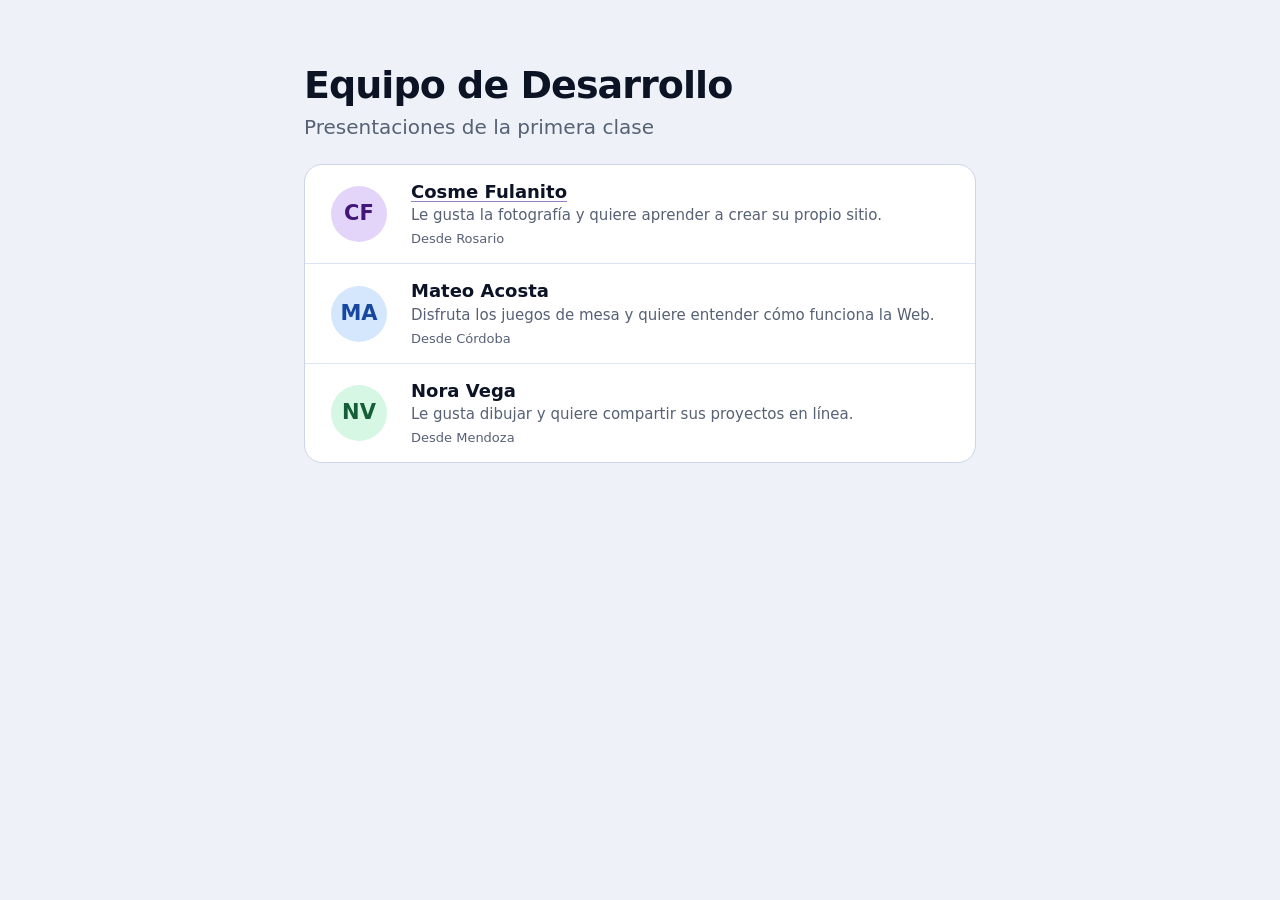
==== team/index.html @ 01f14993 "Merge pull request #3 from alezvi/clase-07-agenda-contactos ejemplos base para el ejercicio grupal" ====
<!DOCTYPE html>
<html lang="es">
<head>
    <meta charset="UTF-8">
    <meta name="viewport" content="width=device-width, initial-scale=1.0">
    <title>Equipo de Desarrollo</title>
    <link rel="stylesheet" href="estilos.css">
</head>
<body>
    <main class="agenda">
        <header class="encabezado">
            <h1>Equipo de Desarrollo</h1>
            <p>Presentaciones de la primera clase</p>
        </header>

        <ul class="lista-contactos" role="list">
            <li class="contacto">
                <span class="avatar" aria-hidden="true">CF</span>
                <div class="datos">
                    <h2><a class="enlace-perfil" href="perfil.html">Cosme Fulanito</a></h2>
                    <p>Le gusta la fotografía y quiere aprender a crear su propio sitio.</p>
                    <p class="ciudad">Desde Rosario</p>
                </div>
            </li>
            <li class="contacto">
                <span class="avatar avatar-azul" aria-hidden="true">MA</span>
                <div class="datos">
                    <h2>Mateo Acosta</h2>
                    <p>Disfruta los juegos de mesa y quiere entender cómo funciona la Web.</p>
                    <p class="ciudad">Desde Córdoba</p>
                </div>
            </li>
            <li class="contacto">
                <span class="avatar avatar-verde" aria-hidden="true">NV</span>
                <div class="datos">
                    <h2>Nora Vega</h2>
                    <p>Le gusta dibujar y quiere compartir sus proyectos en línea.</p>
                    <p class="ciudad">Desde Mendoza</p>
                </div>
            </li>
        </ul>
    </main>
</body>
</html>
---- team/estilos.css ----
body {
    margin: 0;
    background-color: #eef2f8;
    color: #0c1325;
    font-family: Inter, system-ui, sans-serif;
    line-height: 1.5;
}

.agenda {
    max-width: 672px;
    margin: 0 auto;
    padding: 64px 20px;
}

.encabezado {
    margin-bottom: 22px;
}

.encabezado h1 {
    margin: 0 0 4px;
    font-size: 38px;
    line-height: 1.15;
    letter-spacing: -0.025em;
}

.encabezado p {
    margin: 0;
    color: #566174;
    font-size: 20px;
}

.lista-contactos {
    display: flex;
    flex-direction: column;
    margin: 0;
    padding: 0;
    list-style: none;
    background-color: #fff;
    border: 1px solid #cbd5e7;
    border-radius: 18px;
}

.contacto {
    display: flex;
    align-items: center;
    gap: 24px;
    padding: 15px 26px;
}

.contacto + .contacto {
    border-top: 1px solid #dbe4f2;
}

.avatar {
    display: flex;
    justify-content: center;
    align-items: center;
    flex-shrink: 0;
    width: 56px;
    height: 56px;
    border-radius: 50%;
    object-fit: cover;
    background-color: #e3d5fa;
    color: #421777;
    font-size: 21px;
    font-weight: 700;
}

.avatar-azul {
    background-color: #d5e7fc;
    color: #1648a0;
}

.avatar-verde {
    background-color: #d5f7e4;
    color: #165e37;
}

.datos {
    min-width: 0;
    overflow-wrap: anywhere;
}

.datos h2 {
    margin: 0;
    font-size: 18px;
    font-weight: 700;
    line-height: 1.3;
}

.datos p {
    margin: 2px 0 0;
    color: #566174;
    font-size: 15px;
    line-height: 1.4;
}

.datos .ciudad {
    margin-top: 4px;
    font-size: 13px;
}

.enlace-perfil {
    color: inherit;
    text-decoration-color: #947cc3;
    text-underline-offset: 3px;
    transition: color 180ms ease;
}

.enlace-perfil:hover,
.enlace-perfil:focus-visible {
    color: #5c329f;
}

@media (max-width: 520px) {
    .agenda {
        padding: 36px 16px;
    }

    .encabezado h1 {
        font-size: 30px;
    }

    .encabezado p {
        font-size: 17px;
    }

    .contacto {
        gap: 14px;
        padding: 14px 16px;
    }

    .avatar {
        width: 48px;
        height: 48px;
        font-size: 18px;
    }

    .datos h2 {
        font-size: 16px;
    }
}
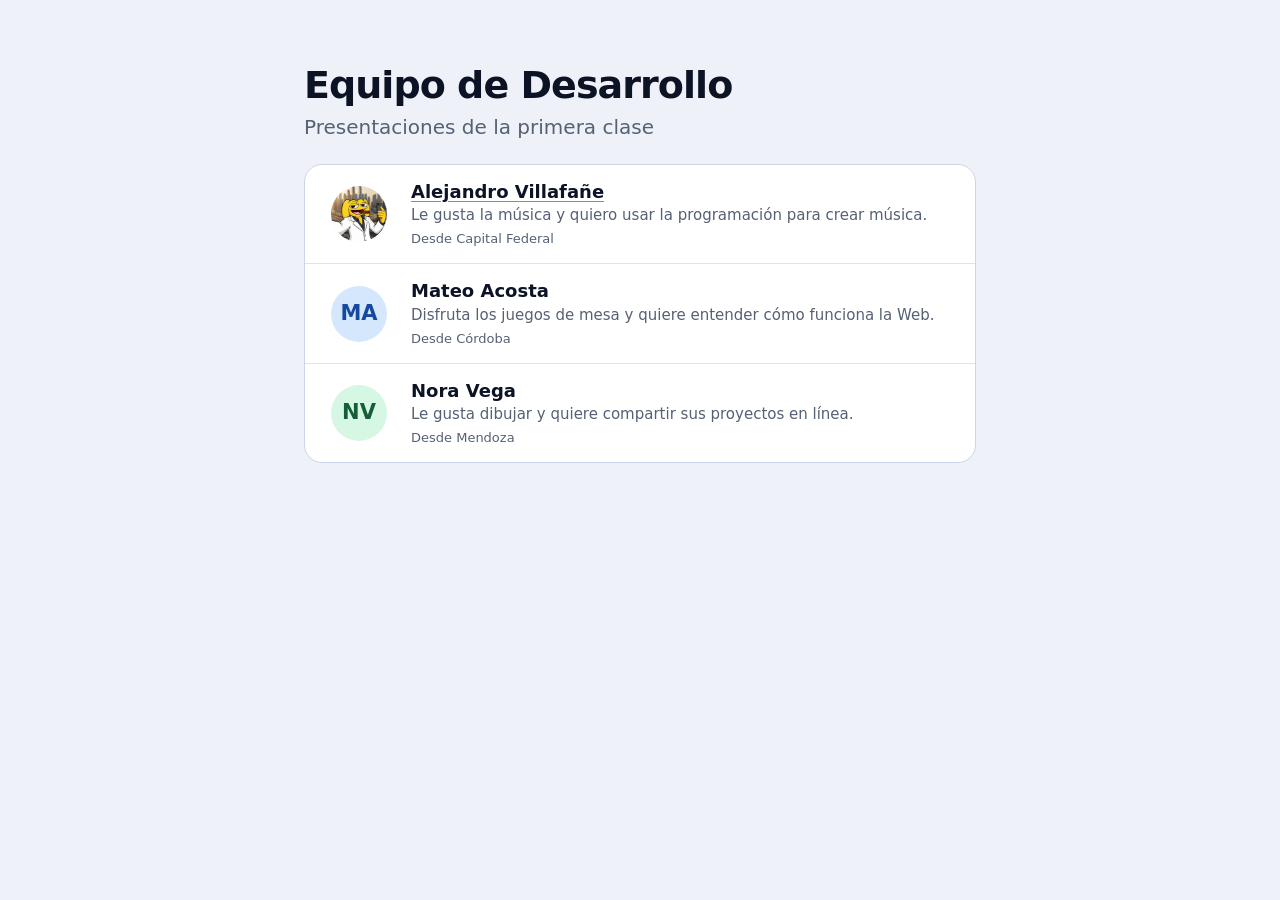
==== commit ff3695b8: "Merge pull request #4 from alezvi/clase-07-agenda-contactos Clase 07 agenda contactos" ====
--- a/team/index.html
+++ b/team/index.html
@@ -15,11 +15,11 @@
 
         <ul class="lista-contactos" role="list">
             <li class="contacto">
-                <span class="avatar" aria-hidden="true">CF</span>
+                <img class="avatar" src="../images/avatars/alejandro-villafane.png" alt="">
                 <div class="datos">
-                    <h2><a class="enlace-perfil" href="perfil.html">Cosme Fulanito</a></h2>
-                    <p>Le gusta la fotografía y quiere aprender a crear su propio sitio.</p>
-                    <p class="ciudad">Desde Rosario</p>
+                    <h2><a class="enlace-perfil" href="perfil.html">Alejandro Villafañe</a></h2>
+                    <p>Le gusta la música y quiero usar la programación para crear música.</p>
+                    <p class="ciudad">Desde Capital Federal</p>
                 </div>
             </li>
             <li class="contacto">
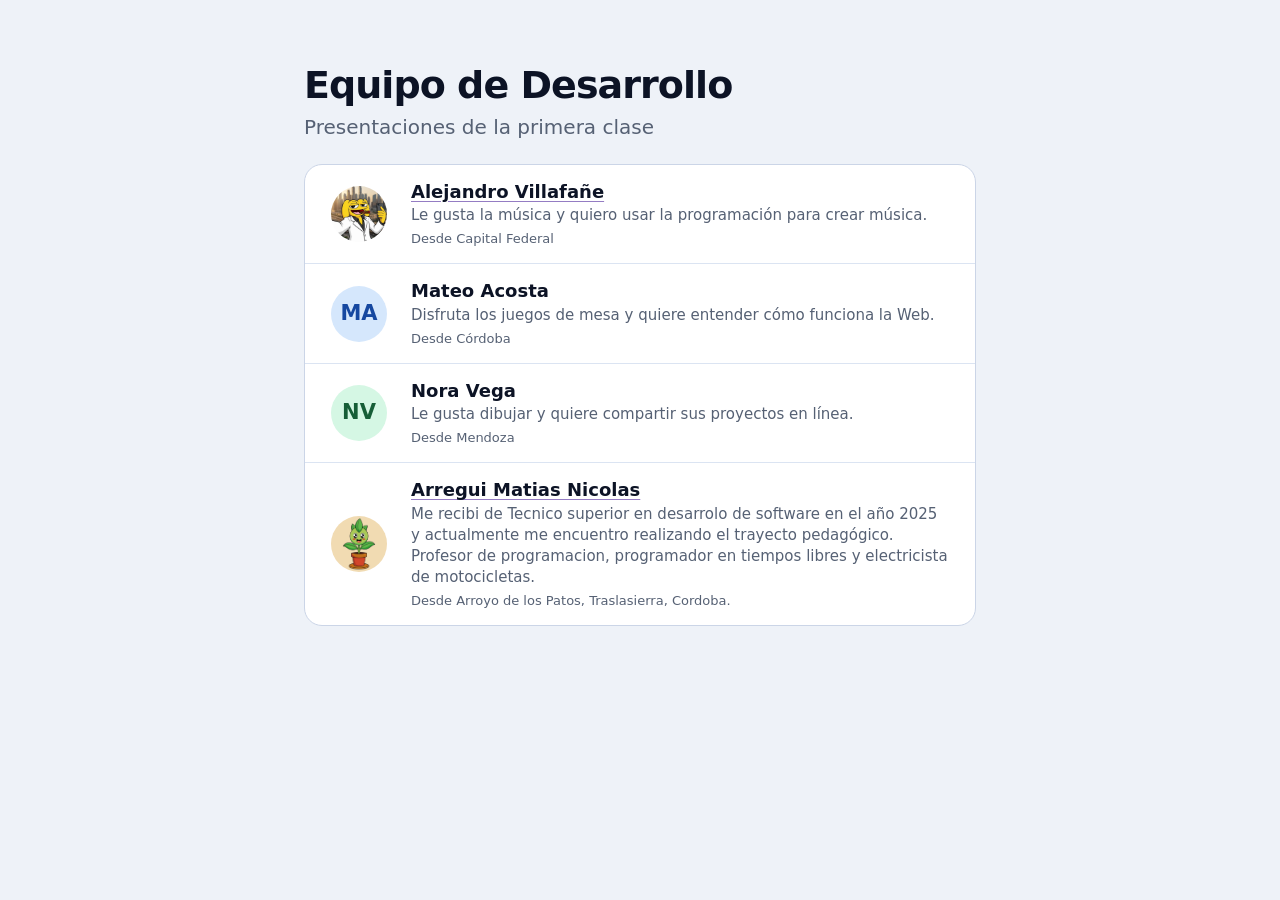
==== commit a5a0f494: "Agrega mi ficha al equipo" ====
--- a/team/index.html
+++ b/team/index.html
@@ -38,6 +38,15 @@
                     <p class="ciudad">Desde Mendoza</p>
                 </div>
             </li>
+            <li class="contacto">
+                <img class="avatar" src="../images/avatars/matias-arregui.jpg" alt="">
+                <div class="datos">
+                    <h2><a class="enlace-perfil" href="perfil.html">Arregui Matias Nicolas</a></h2>
+                    <p>Me recibi de Tecnico superior en desarrolo de software en el año 2025 y actualmente me encuentro realizando el trayecto pedagógico. 
+                        Profesor de programacion, programador en tiempos libres y electricista de motocicletas.</p>
+                    <p class="ciudad">Desde Arroyo de los Patos, Traslasierra, Cordoba.</p>
+                </div>
+            </li>
         </ul>
     </main>
 </body>
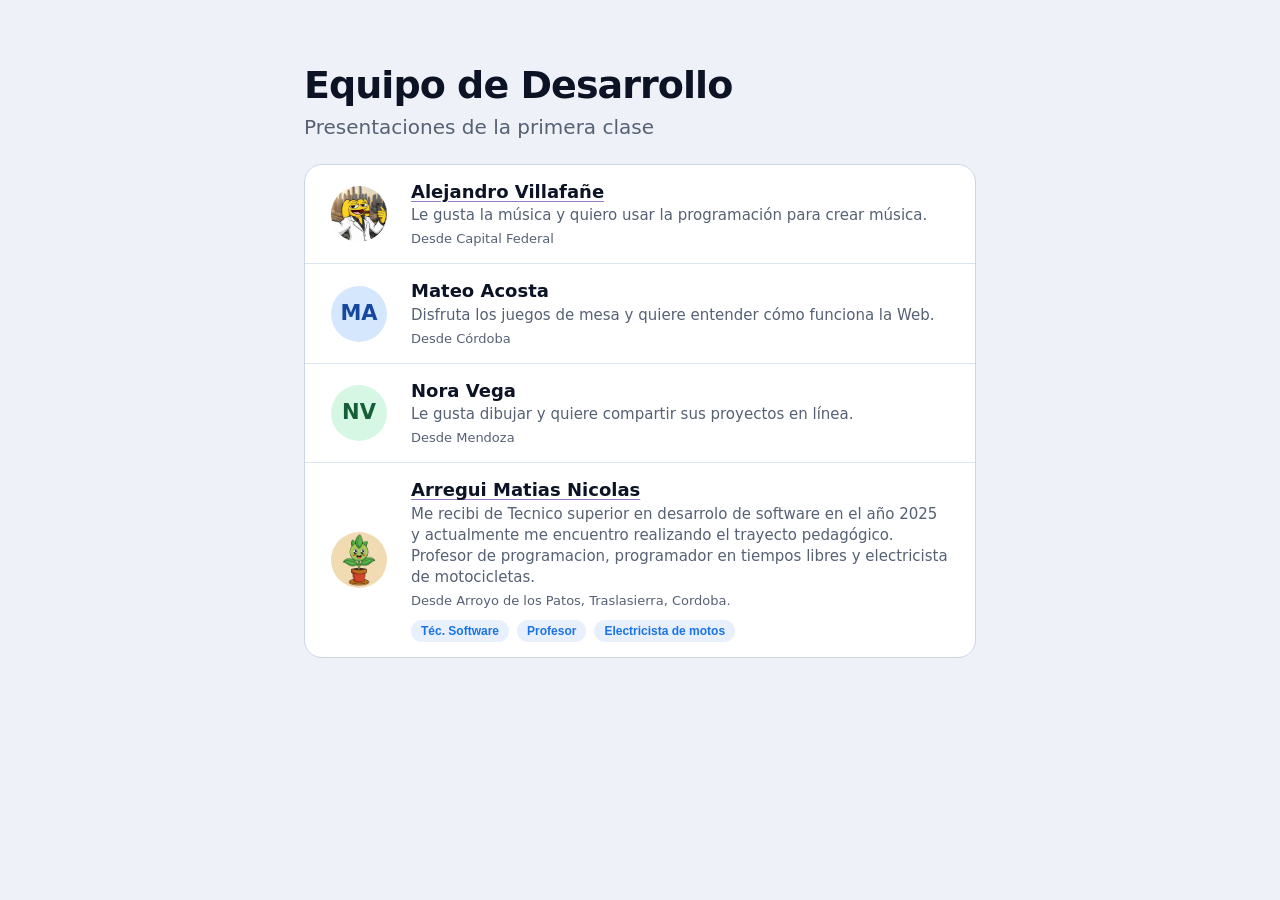
==== commit 4d983fae: "Agrega mis intereses a la ficha" ====
--- a/team/index.html
+++ b/team/index.html
@@ -45,6 +45,11 @@
                     <p>Me recibi de Tecnico superior en desarrolo de software en el año 2025 y actualmente me encuentro realizando el trayecto pedagógico. 
                         Profesor de programacion, programador en tiempos libres y electricista de motocicletas.</p>
                     <p class="ciudad">Desde Arroyo de los Patos, Traslasierra, Cordoba.</p>
+                    <div class="destacados">
+                        <button>Téc. Software</button>
+                        <button>Profesor</button>
+                        <button>Electricista de motos</button>
+                    </div>
                 </div>
             </li>
         </ul>
--- a/team/estilos.css
+++ b/team/estilos.css
@@ -140,3 +140,24 @@
         font-size: 16px;
     }
 }
+
+
+
+/* agregado personal */
+.destacados{
+    display: flex;
+    gap: 8px;
+    margin-top: 10px;
+    flex-wrap: wrap;
+}
+
+.destacados button {
+    font-size: 12px;
+    padding: 4px 10px;
+    border: none;
+    border-radius: 15px;
+    background-color: #e8f0fe;
+    color: #1a73e8;
+    font-weight: 600;
+    cursor: default;
+}
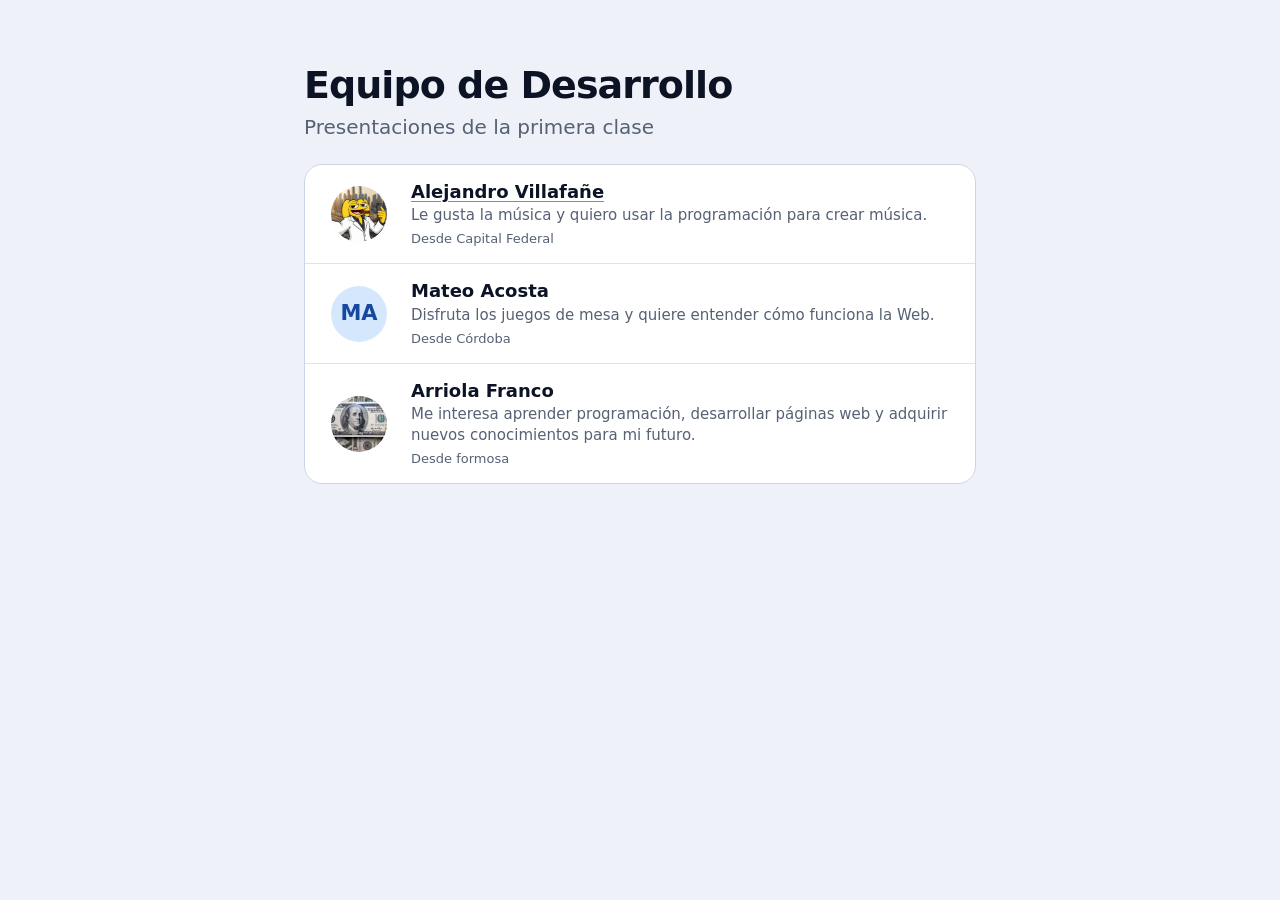
==== commit b1cfcb44: "Agrega mi ficha al equipo" ====
--- a/team/index.html
+++ b/team/index.html
@@ -31,25 +31,11 @@
                 </div>
             </li>
             <li class="contacto">
-                <span class="avatar avatar-verde" aria-hidden="true">NV</span>
+                <img class="avatar" src="../images/avatars/franco.jpg" alt="Foto de Franco">
                 <div class="datos">
-                    <h2>Nora Vega</h2>
-                    <p>Le gusta dibujar y quiere compartir sus proyectos en línea.</p>
-                    <p class="ciudad">Desde Mendoza</p>
-                </div>
-            </li>
-            <li class="contacto">
-                <img class="avatar" src="../images/avatars/matias-arregui.jpg" alt="">
-                <div class="datos">
-                    <h2><a class="enlace-perfil" href="perfil.html">Arregui Matias Nicolas</a></h2>
-                    <p>Me recibi de Tecnico superior en desarrolo de software en el año 2025 y actualmente me encuentro realizando el trayecto pedagógico. 
-                        Profesor de programacion, programador en tiempos libres y electricista de motocicletas.</p>
-                    <p class="ciudad">Desde Arroyo de los Patos, Traslasierra, Cordoba.</p>
-                    <div class="destacados">
-                        <button>Téc. Software</button>
-                        <button>Profesor</button>
-                        <button>Electricista de motos</button>
-                    </div>
+                    <h2>Arriola Franco</h2>
+                    <p>Me interesa aprender programación, desarrollar páginas web y adquirir nuevos conocimientos para mi futuro.</p>
+                    <p class="ciudad">Desde formosa</p>
                 </div>
             </li>
         </ul>
--- a/team/estilos.css
+++ b/team/estilos.css
@@ -1,163 +1,199 @@
 body {
-    margin: 0;
-    background-color: #eef2f8;
-    color: #0c1325;
-    font-family: Inter, system-ui, sans-serif;
-    line-height: 1.5;
+  margin: 0;
+  background-color: #eef2f8;
+  color: #0c1325;
+  font-family: Inter, system-ui, sans-serif;
+  line-height: 1.5;
 }
 
 .agenda {
-    max-width: 672px;
-    margin: 0 auto;
-    padding: 64px 20px;
+  max-width: 672px;
+  margin: 0 auto;
+  padding: 64px 20px;
 }
 
 .encabezado {
-    margin-bottom: 22px;
+  margin-bottom: 22px;
 }
 
 .encabezado h1 {
-    margin: 0 0 4px;
-    font-size: 38px;
-    line-height: 1.15;
-    letter-spacing: -0.025em;
+  margin: 0 0 4px;
+  font-size: 38px;
+  line-height: 1.15;
+  letter-spacing: -0.025em;
 }
 
 .encabezado p {
-    margin: 0;
-    color: #566174;
-    font-size: 20px;
+  margin: 0;
+  color: #566174;
+  font-size: 20px;
 }
 
 .lista-contactos {
-    display: flex;
-    flex-direction: column;
-    margin: 0;
-    padding: 0;
-    list-style: none;
-    background-color: #fff;
-    border: 1px solid #cbd5e7;
-    border-radius: 18px;
+  display: flex;
+  flex-direction: column;
+  margin: 0;
+  padding: 0;
+  list-style: none;
+  background-color: #fff;
+  border: 1px solid #cbd5e7;
+  border-radius: 18px;
 }
 
 .contacto {
-    display: flex;
-    align-items: center;
-    gap: 24px;
-    padding: 15px 26px;
+  display: flex;
+  align-items: center;
+  gap: 24px;
+  padding: 15px 26px;
 }
 
 .contacto + .contacto {
-    border-top: 1px solid #dbe4f2;
+  border-top: 1px solid #dbe4f2;
 }
 
 .avatar {
-    display: flex;
-    justify-content: center;
-    align-items: center;
-    flex-shrink: 0;
-    width: 56px;
-    height: 56px;
-    border-radius: 50%;
-    object-fit: cover;
-    background-color: #e3d5fa;
-    color: #421777;
-    font-size: 21px;
-    font-weight: 700;
+  display: flex;
+  justify-content: center;
+  align-items: center;
+  flex-shrink: 0;
+  width: 56px;
+  height: 56px;
+  border-radius: 50%;
+  object-fit: cover;
+  background-color: #e3d5fa;
+  color: #421777;
+  font-size: 21px;
+  font-weight: 700;
 }
 
 .avatar-azul {
-    background-color: #d5e7fc;
-    color: #1648a0;
+  background-color: #d5e7fc;
+  color: #1648a0;
 }
 
 .avatar-verde {
-    background-color: #d5f7e4;
-    color: #165e37;
+  background-color: #d5f7e4;
+  color: #165e37;
 }
 
 .datos {
-    min-width: 0;
-    overflow-wrap: anywhere;
+  min-width: 0;
+  overflow-wrap: anywhere;
 }
 
 .datos h2 {
-    margin: 0;
-    font-size: 18px;
-    font-weight: 700;
-    line-height: 1.3;
+  margin: 0;
+  font-size: 18px;
+  font-weight: 700;
+  line-height: 1.3;
 }
 
 .datos p {
-    margin: 2px 0 0;
-    color: #566174;
-    font-size: 15px;
-    line-height: 1.4;
+  margin: 2px 0 0;
+  color: #566174;
+  font-size: 15px;
+  line-height: 1.4;
 }
 
 .datos .ciudad {
-    margin-top: 4px;
-    font-size: 13px;
+  margin-top: 4px;
+  font-size: 13px;
 }
 
 .enlace-perfil {
-    color: inherit;
-    text-decoration-color: #947cc3;
-    text-underline-offset: 3px;
-    transition: color 180ms ease;
+  color: inherit;
+  text-decoration-color: #947cc3;
+  text-underline-offset: 3px;
+  transition: color 180ms ease;
 }
 
 .enlace-perfil:hover,
 .enlace-perfil:focus-visible {
-    color: #5c329f;
+  color: #5c329f;
 }
 
 @media (max-width: 520px) {
-    .agenda {
-        padding: 36px 16px;
-    }
+  .agenda {
+    padding: 36px 16px;
+  }
 
-    .encabezado h1 {
-        font-size: 30px;
-    }
+  .encabezado h1 {
+    font-size: 30px;
+  }
 
-    .encabezado p {
-        font-size: 17px;
-    }
+  .encabezado p {
+    font-size: 17px;
+  }
 
-    .contacto {
-        gap: 14px;
-        padding: 14px 16px;
-    }
+  .contacto {
+    gap: 14px;
+    padding: 14px 16px;
+  }
 
-    .avatar {
-        width: 48px;
-        height: 48px;
-        font-size: 18px;
-    }
+  .avatar {
+    width: 48px;
+    height: 48px;
+    font-size: 18px;
+  }
 
-    .datos h2 {
-        font-size: 16px;
-    }
+  .datos h2 {
+    font-size: 16px;
+  }
 }
 
-
-
 /* agregado personal */
-.destacados{
-    display: flex;
-    gap: 8px;
-    margin-top: 10px;
-    flex-wrap: wrap;
+.destacados {
+  display: flex;
+  gap: 8px;
+  margin-top: 10px;
+  flex-wrap: wrap;
 }
 
 .destacados button {
-    font-size: 12px;
-    padding: 4px 10px;
-    border: none;
-    border-radius: 15px;
-    background-color: #e8f0fe;
-    color: #1a73e8;
-    font-weight: 600;
-    cursor: default;
+  font-size: 12px;
+  padding: 4px 10px;
+  border: none;
+  border-radius: 15px;
+  background-color: #e8f0fe;
+  color: #1a73e8;
+  font-weight: 600;
+  cursor: default;
 }
+/* Perdon profe es una hermosa mala practica, pero no queria cambiar mucho su codigo en perfil.css */
+.enlace-reproductor,
+.enlace-reproductor:visited {
+  display: inline-flex;
+  align-items: center;
+  gap: 8px;
+  padding: 8px 16px;
+  border: 2px solid #1db954;
+  border-radius: 999px;
+  color: #1db954 !important;
+  text-decoration: none;
+  font-weight: 600;
+  transition: 0.3s;
+}
+
+.enlace-reproductor:hover {
+  background: #1db954;
+  color: white !important;
+}
+.enlace-git,
+.enlace-git:visited {
+  display: inline-flex;
+  align-items: center;
+  gap: 8px;
+  padding: 8px 16px;
+  border: 2px solid #2d0b58;
+  border-radius: 999px;
+  color: #2d0b58 !important;
+  text-decoration: none;
+  font-weight: 600;
+  transition: 0.3s;
+}
+
+.enlace-git:hover {
+  background: #8853e9;
+  color: white !important;
+  border: 2px solid #8853e9;
+}
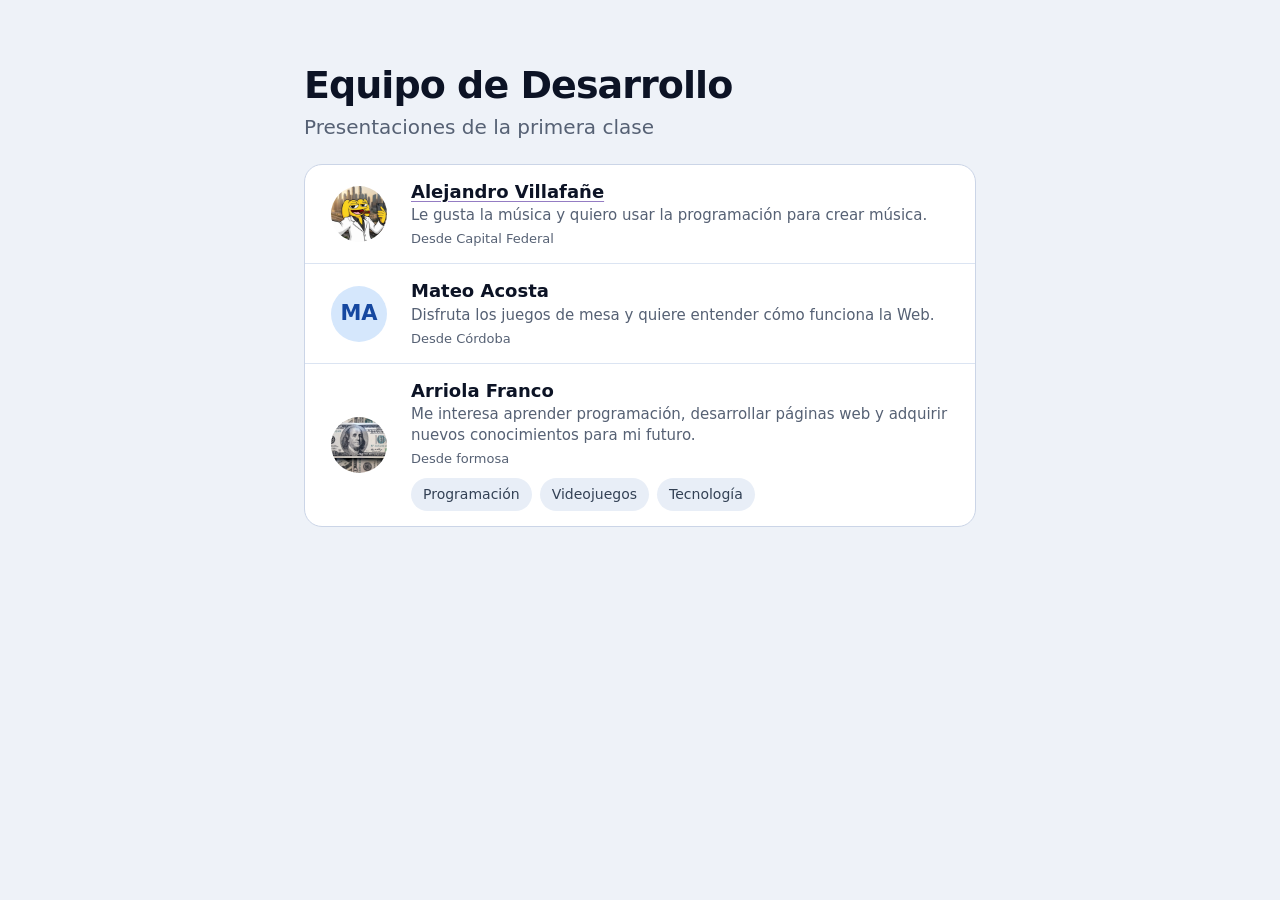
==== commit a9ba5781: "Agrega mis intereses a la ficha" ====
--- a/team/index.html
+++ b/team/index.html
@@ -36,6 +36,11 @@
                     <h2>Arriola Franco</h2>
                     <p>Me interesa aprender programación, desarrollar páginas web y adquirir nuevos conocimientos para mi futuro.</p>
                     <p class="ciudad">Desde formosa</p>
+                    <ul class="intereses">
+                        <li>Programación</li>
+                        <li>Videojuegos</li>
+                        <li>Tecnología</li>
+                    </ul>
                 </div>
             </li>
         </ul>
--- a/team/estilos.css
+++ b/team/estilos.css
@@ -1,199 +1,160 @@
 body {
-  margin: 0;
-  background-color: #eef2f8;
-  color: #0c1325;
-  font-family: Inter, system-ui, sans-serif;
-  line-height: 1.5;
+    margin: 0;
+    background-color: #eef2f8;
+    color: #0c1325;
+    font-family: Inter, system-ui, sans-serif;
+    line-height: 1.5;
 }
 
 .agenda {
-  max-width: 672px;
-  margin: 0 auto;
-  padding: 64px 20px;
+    max-width: 672px;
+    margin: 0 auto;
+    padding: 64px 20px;
 }
 
 .encabezado {
-  margin-bottom: 22px;
+    margin-bottom: 22px;
 }
 
 .encabezado h1 {
-  margin: 0 0 4px;
-  font-size: 38px;
-  line-height: 1.15;
-  letter-spacing: -0.025em;
+    margin: 0 0 4px;
+    font-size: 38px;
+    line-height: 1.15;
+    letter-spacing: -0.025em;
 }
 
 .encabezado p {
-  margin: 0;
-  color: #566174;
-  font-size: 20px;
+    margin: 0;
+    color: #566174;
+    font-size: 20px;
 }
 
 .lista-contactos {
-  display: flex;
-  flex-direction: column;
-  margin: 0;
-  padding: 0;
-  list-style: none;
-  background-color: #fff;
-  border: 1px solid #cbd5e7;
-  border-radius: 18px;
+    display: flex;
+    flex-direction: column;
+    margin: 0;
+    padding: 0;
+    list-style: none;
+    background-color: #fff;
+    border: 1px solid #cbd5e7;
+    border-radius: 18px;
 }
 
 .contacto {
-  display: flex;
-  align-items: center;
-  gap: 24px;
-  padding: 15px 26px;
+    display: flex;
+    align-items: center;
+    gap: 24px;
+    padding: 15px 26px;
 }
 
 .contacto + .contacto {
-  border-top: 1px solid #dbe4f2;
+    border-top: 1px solid #dbe4f2;
 }
 
 .avatar {
-  display: flex;
-  justify-content: center;
-  align-items: center;
-  flex-shrink: 0;
-  width: 56px;
-  height: 56px;
-  border-radius: 50%;
-  object-fit: cover;
-  background-color: #e3d5fa;
-  color: #421777;
-  font-size: 21px;
-  font-weight: 700;
+    display: flex;
+    justify-content: center;
+    align-items: center;
+    flex-shrink: 0;
+    width: 56px;
+    height: 56px;
+    border-radius: 50%;
+    object-fit: cover;
+    background-color: #e3d5fa;
+    color: #421777;
+    font-size: 21px;
+    font-weight: 700;
 }
 
 .avatar-azul {
-  background-color: #d5e7fc;
-  color: #1648a0;
+    background-color: #d5e7fc;
+    color: #1648a0;
 }
 
 .avatar-verde {
-  background-color: #d5f7e4;
-  color: #165e37;
+    background-color: #d5f7e4;
+    color: #165e37;
 }
 
 .datos {
-  min-width: 0;
-  overflow-wrap: anywhere;
+    min-width: 0;
+    overflow-wrap: anywhere;
 }
 
 .datos h2 {
-  margin: 0;
-  font-size: 18px;
-  font-weight: 700;
-  line-height: 1.3;
+    margin: 0;
+    font-size: 18px;
+    font-weight: 700;
+    line-height: 1.3;
 }
 
 .datos p {
-  margin: 2px 0 0;
-  color: #566174;
-  font-size: 15px;
-  line-height: 1.4;
+    margin: 2px 0 0;
+    color: #566174;
+    font-size: 15px;
+    line-height: 1.4;
 }
 
 .datos .ciudad {
-  margin-top: 4px;
-  font-size: 13px;
+    margin-top: 4px;
+    font-size: 13px;
 }
 
 .enlace-perfil {
-  color: inherit;
-  text-decoration-color: #947cc3;
-  text-underline-offset: 3px;
-  transition: color 180ms ease;
+    color: inherit;
+    text-decoration-color: #947cc3;
+    text-underline-offset: 3px;
+    transition: color 180ms ease;
 }
 
 .enlace-perfil:hover,
 .enlace-perfil:focus-visible {
-  color: #5c329f;
+    color: #5c329f;
 }
 
 @media (max-width: 520px) {
-  .agenda {
-    padding: 36px 16px;
-  }
+    .agenda {
+        padding: 36px 16px;
+    }
 
-  .encabezado h1 {
-    font-size: 30px;
-  }
+    .encabezado h1 {
+        font-size: 30px;
+    }
 
-  .encabezado p {
-    font-size: 17px;
-  }
+    .encabezado p {
+        font-size: 17px;
+    }
 
-  .contacto {
-    gap: 14px;
-    padding: 14px 16px;
-  }
+    .contacto {
+        gap: 14px;
+        padding: 14px 16px;
+    }
 
-  .avatar {
-    width: 48px;
-    height: 48px;
-    font-size: 18px;
-  }
+    .avatar {
+        width: 48px;
+        height: 48px;
+        font-size: 18px;
+    }
 
-  .datos h2 {
-    font-size: 16px;
-  }
+    .datos h2 {
+        font-size: 16px;
+    }
 }
 
-/* agregado personal */
-.destacados {
-  display: flex;
-  gap: 8px;
-  margin-top: 10px;
-  flex-wrap: wrap;
+
+.intereses {
+    display: flex;
+    flex-wrap: wrap;
+    gap: 8px;
+    list-style: none;
+    padding: 0;
+    margin-top: 10px;
 }
 
-.destacados button {
-  font-size: 12px;
-  padding: 4px 10px;
-  border: none;
-  border-radius: 15px;
-  background-color: #e8f0fe;
-  color: #1a73e8;
-  font-weight: 600;
-  cursor: default;
+.intereses li {
+    background-color: #e8eef7;
+    color: #334155;
+    padding: 6px 12px;
+    border-radius: 20px;
+    font-size: 14px;
 }
-/* Perdon profe es una hermosa mala practica, pero no queria cambiar mucho su codigo en perfil.css */
-.enlace-reproductor,
-.enlace-reproductor:visited {
-  display: inline-flex;
-  align-items: center;
-  gap: 8px;
-  padding: 8px 16px;
-  border: 2px solid #1db954;
-  border-radius: 999px;
-  color: #1db954 !important;
-  text-decoration: none;
-  font-weight: 600;
-  transition: 0.3s;
-}
-
-.enlace-reproductor:hover {
-  background: #1db954;
-  color: white !important;
-}
-.enlace-git,
-.enlace-git:visited {
-  display: inline-flex;
-  align-items: center;
-  gap: 8px;
-  padding: 8px 16px;
-  border: 2px solid #2d0b58;
-  border-radius: 999px;
-  color: #2d0b58 !important;
-  text-decoration: none;
-  font-weight: 600;
-  transition: 0.3s;
-}
-
-.enlace-git:hover {
-  background: #8853e9;
-  color: white !important;
-  border: 2px solid #8853e9;
-}
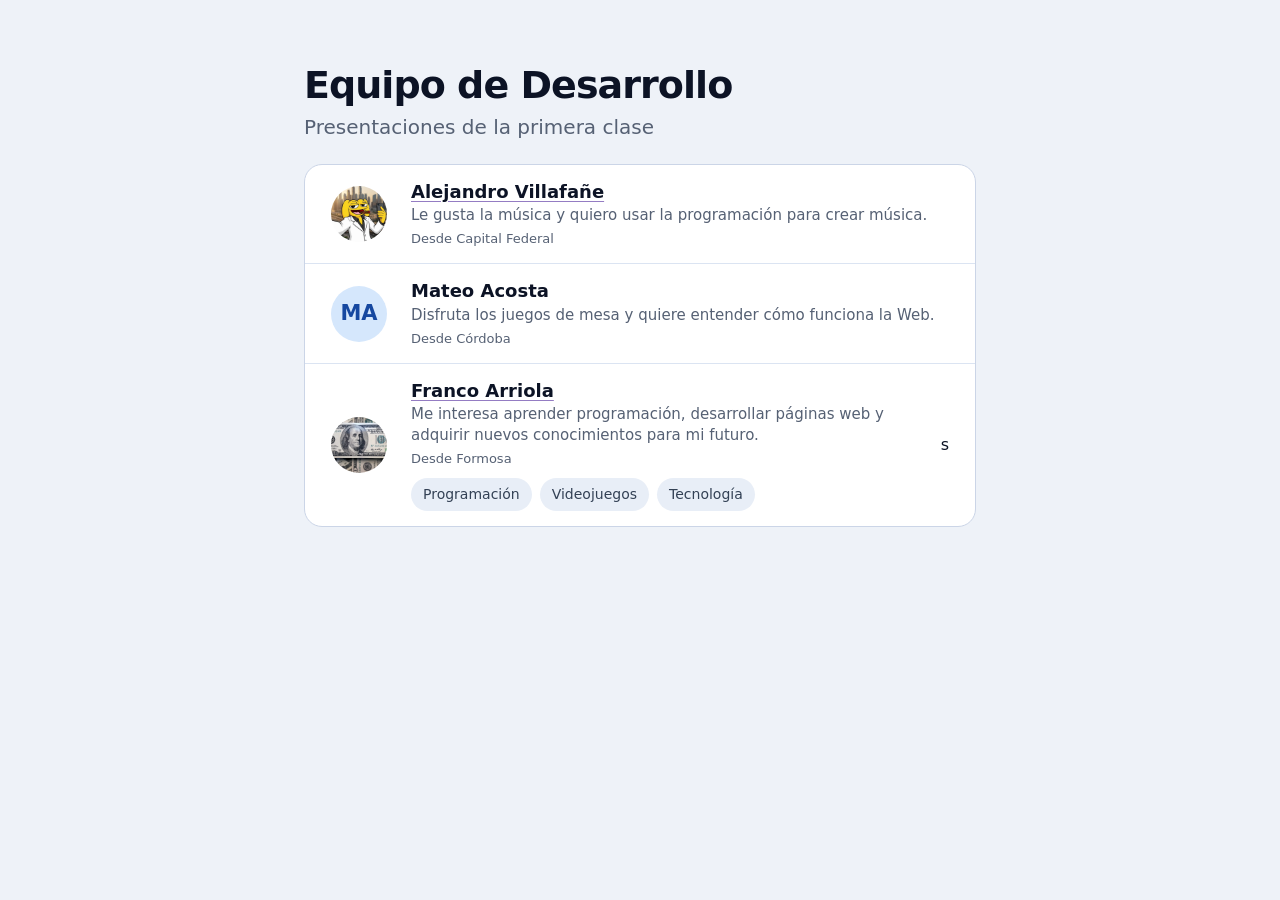
==== commit 6befb468: "Agrega mi perfil y lo enlaza desde mi ficha" ====
--- a/team/index.html
+++ b/team/index.html
@@ -33,15 +33,15 @@
             <li class="contacto">
                 <img class="avatar" src="../images/avatars/franco.jpg" alt="Foto de Franco">
                 <div class="datos">
-                    <h2>Arriola Franco</h2>
+                    <h2><a class="enlace-perfil" href="perfil-franco-arriola.html">Franco Arriola</a></h2>
                     <p>Me interesa aprender programación, desarrollar páginas web y adquirir nuevos conocimientos para mi futuro.</p>
-                    <p class="ciudad">Desde formosa</p>
+                    <p class="ciudad">Desde Formosa</p>
                     <ul class="intereses">
                         <li>Programación</li>
                         <li>Videojuegos</li>
                         <li>Tecnología</li>
                     </ul>
-                </div>
+                </div>s
             </li>
         </ul>
     </main>
